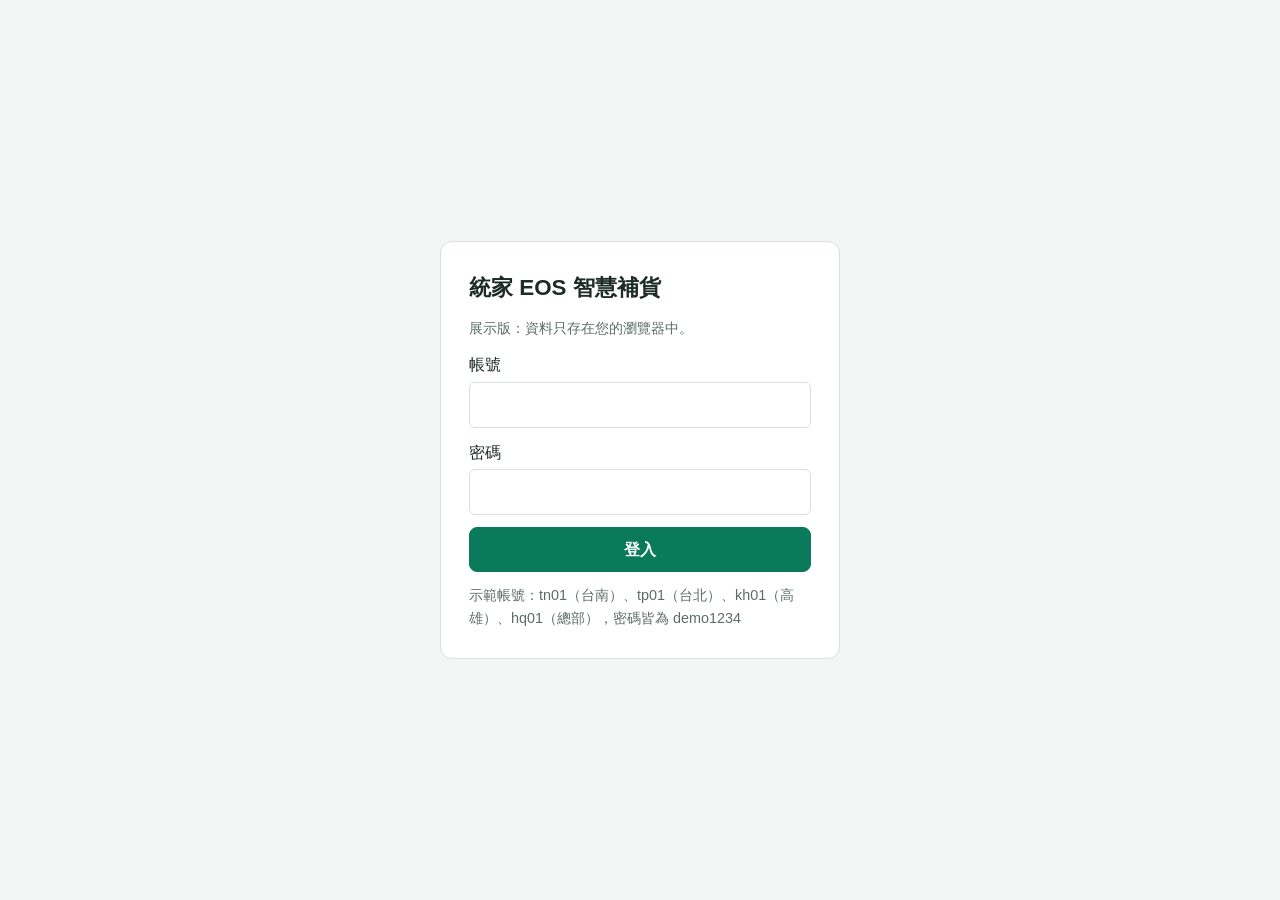
==== index.html @ 1a4cc98a "Add files via upload" ====
<!DOCTYPE html>
<html lang="zh-Hant">
<head>
<meta charset="UTF-8">
<meta name="viewport" content="width=device-width, initial-scale=1">
<title>統家 EOS 智慧補貨（展示版）</title>
<style>
:root{--bg:#f3f6f4;--ink:#1c2b26;--mut:#5d6d66;--line:#d8e1dc;--brand:#0b7a5a;--bd:#085c44;--warn:#b86e00;--wb:#fff1d6;--bad:#b3261e;--okb:#dff3ea}
*{box-sizing:border-box}[hidden]{display:none!important}
body{margin:0;background:var(--bg);color:var(--ink);font:16px/1.6 "Noto Sans TC","PingFang TC","Microsoft JhengHei",sans-serif}
h1{margin:0;font-size:1.4rem}h2{margin:0 0 4px;font-size:1.15rem}.hint{color:var(--mut);font-size:.9rem;margin:0}
.top{display:flex;justify-content:space-between;align-items:center;gap:12px;flex-wrap:wrap;padding:16px clamp(16px,4vw,48px);background:#fff;border-bottom:2px solid var(--brand)}
.tabs{display:flex;gap:4px;padding:0 clamp(16px,4vw,48px);background:#fff;border-bottom:1px solid var(--line);overflow-x:auto}
.tabs button{font:inherit;background:none;border:0;padding:12px 16px;cursor:pointer;border-bottom:3px solid transparent;white-space:nowrap}
.tabs .on{border-color:var(--brand);color:var(--brand);font-weight:700}
main{max-width:1100px;margin:0 auto;padding:20px clamp(16px,4vw,48px) 60px;display:grid;gap:16px}
.cards{display:grid;grid-template-columns:repeat(auto-fit,minmax(190px,1fr));gap:12px}
.card,.panel{background:#fff;border:1px solid var(--line);border-radius:10px;padding:16px}
.card b{display:block;font-size:2rem;color:var(--brand);line-height:1.2}
.tw{overflow-x:auto;margin-top:10px}table{width:100%;border-collapse:collapse;min-width:720px}
th,td{padding:9px 10px;border-bottom:1px solid var(--line);text-align:left;white-space:nowrap}th{font-size:.84rem;color:var(--mut)}.r{text-align:right}
td input{width:92px;padding:6px 8px;font:inherit;text-align:right;border:1.5px solid var(--line);border-radius:6px}
input:focus,select:focus,textarea:focus,.btn:focus-visible{outline:3px solid #8fd1b9}
tr.big td{background:var(--wb)}.sp{display:flex;justify-content:space-between;align-items:center;gap:8px;flex-wrap:wrap}
.badge{display:inline-block;padding:2px 10px;border-radius:99px;font-size:.8rem;font-weight:600}
.ok{background:var(--okb);color:var(--bd)}.mod{background:#e4ecff;color:#2a4ba0}.lg{background:var(--wb);color:var(--warn);border:1px solid var(--warn)}
.btn{font:inherit;padding:9px 18px;border-radius:8px;border:1.5px solid var(--line);background:#fff;cursor:pointer}
.pri{background:var(--brand);border-color:var(--brand);color:#fff;font-weight:600}.pri:hover{background:var(--bd)}
.banner{background:var(--wb);border:1px solid var(--warn);border-radius:8px;padding:8px 14px;font-size:.9rem}
.spark{color:var(--brand);letter-spacing:1px}
details{margin:8px 0;padding:10px 12px;border:1px solid var(--line);border-radius:8px}summary{cursor:pointer}
.login{min-height:100vh;display:grid;place-items:center;padding:16px}
.login form{background:#fff;padding:28px;border-radius:12px;width:min(400px,100%);border:1px solid var(--line);display:grid;gap:12px}
.login input,.mi select,.mi textarea{font:inherit;padding:9px;border:1.5px solid var(--line);border-radius:6px;width:100%;margin-top:4px}
.err{color:var(--bad);font-weight:600}.acts{display:flex;justify-content:flex-end;gap:10px;margin-top:14px;flex-wrap:wrap}
.modal{position:fixed;inset:0;background:rgba(15,30,25,.55);display:grid;place-items:center;padding:16px;z-index:20}
.dlg{background:#fff;border-radius:12px;padding:22px;width:min(560px,100%);max-height:90vh;overflow:auto;animation:pop .18s ease-out}
@keyframes pop{from{transform:scale(.95);opacity:0}to{transform:none;opacity:1}}
.mi{margin:14px 0;padding:12px;border:1px solid var(--warn);border-radius:8px;background:var(--wb)}
.toast{position:fixed;bottom:22px;left:50%;transform:translateX(-50%);background:var(--ink);color:#fff;padding:12px 20px;border-radius:8px;z-index:30;max-width:90vw}
@media(prefers-reduced-motion:reduce){.dlg{animation:none}}
</style>
</head>
<body>
<section id="login" class="login"><form id="lf">
  <h1>統家 EOS 智慧補貨</h1><p class="hint">展示版：資料只存在您的瀏覽器中。</p>
  <label>帳號<input id="u" required autocomplete="username"></label>
  <label>密碼<input id="pw" type="password" required autocomplete="current-password"></label>
  <p id="le" class="err" hidden></p><button class="btn pri">登入</button>
  <p class="hint">示範帳號：tn01（台南）、tp01（台北）、kh01（高雄）、hq01（總部），密碼皆為 demo1234</p>
</form></section>
<div id="app" hidden>
  <header class="top"><div><h1>統家 EOS</h1><p class="hint" id="who"></p></div>
    <div><button class="btn" id="rst">重設展示資料</button> <button class="btn" id="out">登出</button></div></header>
  <nav class="tabs" id="tabs"></nav><main id="main"></main>
</div>
<div id="modal" class="modal" hidden><div class="dlg" role="dialog" aria-modal="true">
  <h2>這些品項的數量比平常多很多</h2><p class="hint">訂購量超過歷史平均的 5 倍。請說明原因後再送出。</p>
  <div id="mb"></div><p id="me" class="err" hidden></p>
  <div class="acts"><button class="btn" id="mc">回去修改數量</button><button class="btn pri" id="mo">確認原因並送出</button></div></div></div>
<div id="toast" class="toast" hidden></div>
<script>
const KEY="eos_demo_v1",CF={period:2,z:1.65,large:5,
stores:{"TN-0123":"統家台南中西門市","TP-0456":"統家台北信義門市","KH-0789":"統家高雄左營門市"},
users:{tn01:["王店長","TN-0123"],tp01:["林店長","TP-0456"],kh01:["陳店長","KH-0789"],hq01:["曾可蓮組長",null]},
factors:[{c:"雨具",f:1.5,l:"颱風外圍環流，預報降雨"},{c:"飲料",f:1.2,l:"週末高溫預報"}],
reasons:["區域大型活動（如園遊會、運動會）","促銷或檔期備貨","天候或颱風備貨","客戶／團體預訂","其他（請說明）"]};
const PR=[["P001","雨衣（輕便型）","雨具","件",1,0,10],["P002","鮮奶 936ml","乳品","瓶",6,5,20],["P003","御飯糰（鮪魚）","鮮食","個",1,2,22],["P004","礦泉水 600ml","飲料","瓶",24,0,50],["P005","咖啡杯蓋","耗材","個",50,0,100],["P006","洋芋片（原味）","零食","包",12,0,10],["P007","三明治（火腿蛋）","鮮食","個",1,2,11],["P008","雨傘（折疊）","雨具","支",1,0,4]].map(a=>({id:a[0],name:a[1],cat:a[2],unit:a[3],lot:a[4],shelf:a[5],base:a[6]}));
const WD=[1,1,1,1,1.2,1.35,1.15],STAT={SENT:"已送出，待總部確認",CONFIRMED:"總部已確認，待納品",DELIVERED:"已納品"};
const $=s=>document.querySelector(s),esc=s=>String(s??"").replace(/[&<>"']/g,c=>({"&":"&amp;","<":"&lt;",">":"&gt;",'"':"&quot;","'":"&#39;"}[c]));
const hash=s=>[...s].reduce((h,c)=>Math.imul(h^c.charCodeAt(0),16777619),2166136261)>>>0;
const rnd=seed=>{let a=seed;return()=>{a=a+0x6D2B79F5|0;let t=Math.imul(a^a>>>15,1|a);t=t+Math.imul(t^t>>>7,61|t)^t;return((t^t>>>14)>>>0)/4294967296}};
const dstr=d=>{const x=new Date(S.start+"T00:00:00");x.setDate(x.getDate()+d);return x.toLocaleDateString("sv-SE")};
const dow=d=>(new Date(dstr(d)+"T00:00:00").getDay()+6)%7, hm=()=>new Date().toTimeString().slice(0,5);
const sale=(sid,p,d)=>Math.max(0,Math.round(p.base*WD[dow(d)]*(.75+.5*rnd(hash(sid+p.id+d))())));
function init(){S={start:new Date().toLocaleDateString("sv-SE"),day:0,hist:{},stock:{},orders:[],counts:[],audit:[]};
 for(const sid in CF.stores){S.hist[sid]={};S.stock[sid]={};for(const p of PR){S.hist[sid][p.id]=Array.from({length:28},(_,i)=>sale(sid,p,i-28));S.stock[sid][p.id]=Math.floor(p.base*(.1+.5*rnd(hash(sid+p.id+"s"))()))}}return S}
let S;try{S=JSON.parse(localStorage.getItem(KEY))}catch(e){}S=S||init();
const save=()=>{try{localStorage.setItem(KEY,JSON.stringify(S))}catch(e){}};
let U=null;try{U=JSON.parse(sessionStorage.getItem("u"))}catch(e){}
function calc(sid,p){const h=S.hist[sid][p.id],w=h.slice(-7).reduce((a,v,i)=>a+(i+1)*v,0)/28,fs=CF.factors.filter(x=>x.c===p.cat),f=fs.reduce((a,x)=>a*x.f,1),fc=w*CF.period*f;
 const l=h.slice(-14),m=l.reduce((a,v)=>a+v,0)/14,sd=Math.sqrt(l.reduce((a,v)=>a+(v-m)**2,0)/14),ss=Math.ceil(CF.z*sd*Math.sqrt(CF.period)),st=S.stock[sid][p.id],raw=fc+ss-st;
 let q=raw>0?Math.ceil(raw/p.lot)*p.lot:0;if(p.shelf)q=Math.min(q,Math.max(0,Math.floor((Math.floor(w*p.shelf)-st)/p.lot)*p.lot));
 const avg=Math.round(p.base*CF.period);return{...p,stock:st,fc:Math.round(fc*10)/10,f:Math.round(f*100)/100,fl:fs.map(x=>x.l).join("、"),ss,sug:q,avg,thr:avg*CF.large,sp:l}}
const spark=a=>{const m=Math.max(...a,1);return a.map(v=>"▁▂▃▄▅▆▇█"[Math.min(7,Math.floor(v/m*7.99))]).join("")};
function toast(m){const t=$("#toast");t.textContent=m;t.hidden=false;clearTimeout(toast.t);toast.t=setTimeout(()=>t.hidden=true,4000)}
$("#lf").onsubmit=e=>{e.preventDefault();const k=$("#u").value.trim(),x=CF.users[k];if(!x||$("#pw").value!=="demo1234"){$("#le").textContent="帳號或密碼錯誤";$("#le").hidden=false;return}
 U={name:x[0],sid:x[1],hq:!x[1]};sessionStorage.setItem("u",JSON.stringify(U));$("#pw").value="";boot()};
$("#out").onclick=()=>{sessionStorage.removeItem("u");U=null;$("#app").hidden=true;$("#login").hidden=false};
$("#rst").onclick=()=>{if(confirm("展示資料會回到初始狀態，確定嗎？")){S=init();save();go(TB[0][0])}};
let TB=[];const VIEWS={};
function boot(){$("#login").hidden=true;$("#app").hidden=false;
 TB=U.hq?[["hq","總部總覽"],["orders","訂單履歷"],["audit","稽核日誌"]]:[["order","補貨建議"],["count","今日盤點"],["orders","訂單履歷"],["counts","盤點履歷"],["audit","稽核日誌"]];
 $("#tabs").innerHTML=TB.map(t=>`<button data-t="${t[0]}">${t[1]}</button>`).join("");$("#tabs").querySelectorAll("button").forEach(b=>b.onclick=()=>go(b.dataset.t));go(TB[0][0])}
function go(t){$("#who").textContent=`${U.sid?CF.stores[U.sid]:"統家總部"}｜${U.name}｜展示日期 ${dstr(S.day)}（第 ${S.day+1} 天）`;
 $("#tabs").querySelectorAll("button").forEach(b=>b.classList.toggle("on",b.dataset.t===t));VIEWS[t]()}
/* 補貨建議 */
let CUR=[],LG=[];
VIEWS.order=()=>{CUR=PR.map(p=>calc(U.sid,p));
 $("#main").innerHTML=`${CF.factors.map(f=>`<div class="banner">${f.c}：${f.l}，預估銷量已乘以 ${f.f}</div>`).join("")}
 <div class="cards"><div class="card"><b id="c1"></b>補貨品項</div><div class="card"><b id="c2"></b>待確認（手動調整或大額）</div><div class="card"><b id="c3"></b>訂購總數量</div></div>
 <div class="panel"><div class="sp"><h2>補貨明細</h2><span><button class="btn" id="rs">全部還原為建議量</button> <button class="btn pri" id="sb">確認並送出補貨單</button></span></div>
 <p class="hint">建議量＝預估銷量＋安全庫存－盤點庫存。特殊狀況（如區域活動）再手動修改。盤點、總部確認、翌日更新都會改變這裡的數字。</p>
 <div class="tw"><table><thead><tr><th>商品</th><th class="r">盤點庫存</th><th class="r">預估銷量</th><th class="r">安全庫存</th><th class="r">歷史平均</th><th class="r">建議量</th><th class="r">訂購量</th><th>近14日銷量</th><th>狀態</th></tr></thead><tbody>
 ${CUR.map((p,i)=>`<tr data-i="${i}"><td>${esc(p.name)}<br><small>${p.cat}・${p.unit}${p.lot>1?"・"+p.lot+"入一箱":""}</small></td><td class="r">${p.stock}</td><td class="r">${p.fc}${p.f!==1?`<br><small>×${p.f}</small>`:""}</td><td class="r">${p.ss}</td><td class="r">${p.avg}</td><td class="r" title="預估${p.fc}＋安全${p.ss}－庫存${p.stock}"><b>${p.sug}</b></td><td class="r"><input type="number" min="0" step="1" value="${p.sug}" aria-label="${esc(p.name)}訂購量"></td><td class="spark">${spark(p.sp)}</td><td><span class="badge ok">依建議</span></td></tr>`).join("")}
 </tbody></table></div></div>`;
 $("#main").querySelectorAll("input").forEach(i=>i.oninput=ref);$("#rs").onclick=()=>{$("#main").querySelectorAll("tbody tr").forEach(r=>r.querySelector("input").value=CUR[r.dataset.i].sug);ref()};$("#sb").onclick=sub;ref()};
const qv=r=>Math.max(0,parseInt(r.querySelector("input").value,10)||0);
function ref(){let pe=0,t=0,n=0;$("#main").querySelectorAll("tbody tr").forEach(r=>{const p=CUR[r.dataset.i],q=qv(r),b=r.querySelector(".badge"),big=q>p.thr;t+=q;if(q>0)n++;r.classList.toggle("big",big);
 if(big){b.className="badge lg";b.textContent="大額・需說明";pe++}else if(q!==p.sug){b.className="badge mod";b.textContent="已手動調整";pe++}else{b.className="badge ok";b.textContent="依建議"}});
 $("#c1").textContent=n;$("#c2").textContent=pe;$("#c3").textContent=t}
const lines=()=>[...$("#main").querySelectorAll("tbody tr")].map(r=>({p:CUR[r.dataset.i],q:qv(r)}));
function sub(){LG=lines().filter(l=>l.q>l.p.thr);if(!LG.length)return send({});
 $("#mb").innerHTML=LG.map((l,i)=>`<div class="mi" data-i="${i}"><b>${esc(l.p.name)}：訂購 ${l.q} ${l.p.unit}（歷史平均 ${l.p.avg}，約 ${(l.q/l.p.avg).toFixed(1)} 倍）</b>
 <label>大量訂購原因<select><option value="">請選擇原因</option>${CF.reasons.map(r=>`<option>${r}</option>`).join("")}</select></label><label>補充說明<textarea rows="2" placeholder="例如：活動日期、預計人數"></textarea></label></div>`).join("");
 $("#me").hidden=true;$("#modal").hidden=false}
$("#mc").onclick=()=>$("#modal").hidden=true;
$("#mo").onclick=()=>{const rs={};for(const b of $("#mb").querySelectorAll(".mi")){const l=LG[b.dataset.i],r=b.querySelector("select").value,n=b.querySelector("textarea").value.trim();
 if(!r||(r.startsWith("其他")&&!n)){$("#me").textContent=`請填寫「${l.p.name}」的大量訂購原因${r?"與補充說明":""}。`;$("#me").hidden=false;return}rs[l.p.id]={r,n}}$("#modal").hidden=true;send(rs)};
function send(rs){const ts=dstr(S.day)+" "+hm(),ls=lines().filter(l=>l.q>0).map(l=>({ts,sid:U.sid,pid:l.p.id,name:l.p.name,unit:l.p.unit,sug:l.p.sug,fin:l.q,mod:l.q!==l.p.sug,big:l.q>l.p.thr,reason:rs[l.p.id]?.r||"",note:rs[l.p.id]?.n||""}));
 if(!ls.length)return toast("沒有數量大於 0 的品項");const id="PO"+dstr(S.day).replace(/-/g,"")+String(S.orders.length+1).padStart(3,"0");
 S.orders.unshift({id,sid:U.sid,op:U.name,ts,day:S.day,status:"SENT",lines:ls});S.audit.unshift(...ls);save();toast(`補貨單 ${id} 已送出（${ls.length} 品項）`);go("orders")}
/* 盤點 */
VIEWS.count=()=>{const it=PR.map(p=>calc(U.sid,p));$("#main").innerHTML=`<div class="panel"><h2>今日盤點</h2><p class="hint">輸入架上實際數量。儲存後「補貨建議」的數字會立即重算。</p>
 <div class="tw"><table><thead><tr><th>商品</th><th class="r">系統庫存</th><th class="r">實際盤點</th></tr></thead><tbody>${it.map(p=>`<tr data-id="${p.id}"><td>${esc(p.name)}</td><td class="r">${p.stock}</td><td class="r"><input type="number" min="0" step="1" value="${p.stock}"></td></tr>`).join("")}</tbody></table></div>
 <div class="acts"><button class="btn pri" id="sc">儲存盤點並更新建議量</button></div></div>`;
 $("#sc").onclick=()=>{const cs=[];$("#main").querySelectorAll("tbody tr").forEach(r=>{const q=qv(r);S.stock[U.sid][r.dataset.id]=q;cs.push({name:PR.find(p=>p.id===r.dataset.id).name,qty:q})});
  S.counts.unshift({ts:dstr(S.day)+" "+hm(),day:S.day,sid:U.sid,op:U.name,cs});save();toast("盤點已儲存，建議補貨量已更新");go("order")}};
/* 履歷 */
const oh=(o,ack)=>`<details><summary>${o.ts}｜${o.id}｜${CF.stores[o.sid]}｜${o.lines.length} 品項｜<span class="badge ${o.status==="SENT"?"mod":"ok"}">${STAT[o.status]}</span></summary>
 ${o.lines.map(l=>`<div>${esc(l.name)}：建議 ${l.sug} → 送出 ${l.fin} ${l.unit}${l.big?`　<span class="badge lg">大額</span> ${esc(l.reason)}${l.note?"（"+esc(l.note)+"）":""}`:l.mod?"　（手動調整）":""}</div>`).join("")}
 ${ack&&o.status==="SENT"?`<div class="acts"><button class="btn pri" data-ack="${o.id}">確認此訂單</button></div>`:""}</details>`;
const mine=a=>U.hq?a:a.filter(x=>x.sid===U.sid);
VIEWS.orders=()=>{const os=mine(S.orders);$("#main").innerHTML=`<div class="panel"><h2>訂單履歷</h2>${os.length?os.map(o=>oh(o,0)).join(""):'<p class="hint">尚無訂單。送出補貨單後會顯示在這裡。</p>'}</div>`};
VIEWS.counts=()=>{const cs=mine(S.counts);$("#main").innerHTML=`<div class="panel"><h2>歷次盤點紀錄</h2>${cs.length?cs.map(c=>`<details><summary>${c.ts}｜${esc(c.op)}｜${c.cs.length} 品項</summary>${c.cs.map(x=>`<div>${esc(x.name)}：${x.qty}</div>`).join("")}</details>`).join(""):'<p class="hint">尚無盤點紀錄。請先到「今日盤點」儲存。</p>'}</div>`};
VIEWS.audit=()=>{const a=mine(S.audit);$("#main").innerHTML=`<div class="panel"><h2>稽核日誌</h2><div class="tw"><table><thead><tr><th>時間</th><th>門市</th><th>商品</th><th class="r">建議</th><th class="r">送出</th><th>備註</th></tr></thead><tbody>
 ${a.length?a.map(l=>`<tr><td>${l.ts}</td><td>${l.sid}</td><td>${esc(l.name)}</td><td class="r">${l.sug}</td><td class="r">${l.fin}</td><td>${l.big?"大額："+esc(l.reason)+(l.note?"（"+esc(l.note)+"）":""):l.mod?"手動調整":"依建議"}</td></tr>`).join(""):'<tr><td colspan="6" class="hint">尚無紀錄。</td></tr>'}</tbody></table></div></div>`};
/* 總部 */
VIEWS.hq=()=>{const td=S.day,st=Object.keys(CF.stores).map(sid=>{const os=S.orders.filter(o=>o.sid===sid&&o.day===td);return{sid,n:CF.stores[sid],c:S.counts.some(c=>c.sid===sid&&c.day===td),o:os.length,pe:os.filter(o=>o.status==="SENT").length,lg:os.reduce((a,o)=>a+o.lines.filter(l=>l.big).length,0),q:os.reduce((a,o)=>a+o.lines.reduce((b,l)=>b+l.fin,0),0)}});
 const pend=S.orders.filter(o=>o.status==="SENT"),wait=S.orders.filter(o=>o.status==="CONFIRMED").length;
 $("#main").innerHTML=`<div class="cards"><div class="card"><b>${st.reduce((a,s)=>a+s.o,0)}</b>今日訂單數</div><div class="card"><b>${pend.length}</b>待總部確認</div><div class="card"><b>${wait}</b>已確認・待納品</div></div>
 <div class="panel"><h2>今日各店狀況</h2><div class="tw"><table><thead><tr><th>門市</th><th>今日盤點</th><th class="r">今日訂單</th><th class="r">訂購總數量</th><th class="r">待確認</th><th class="r">大額品項</th></tr></thead><tbody>
 ${st.map(s=>`<tr><td>${s.n}</td><td>${s.c?"已盤點":"尚未盤點"}</td><td class="r">${s.o}</td><td class="r">${s.q}</td><td class="r">${s.pe}</td><td class="r">${s.lg}</td></tr>`).join("")}</tbody></table></div></div>
 <div class="panel"><h2>待總部確認的訂單</h2>${pend.length?pend.map(o=>oh(o,1)).join(""):'<p class="hint">目前沒有待確認的訂單。</p>'}</div>
 <div class="panel"><div class="sp"><div><h2>展示：進入下一天</h2><p class="hint">已確認的訂單會納品、增加各店庫存；各店依當天銷量扣減庫存，所有建議量隨之改變。未確認的訂單不會到貨。</p></div><button class="btn pri" id="nx">進入下一天</button></div></div>`;
 $("#main").querySelectorAll("[data-ack]").forEach(b=>b.onclick=()=>{S.orders.find(o=>o.id===b.dataset.ack).status="CONFIRMED";save();toast("已確認訂單");go("hq")});
 $("#nx").onclick=()=>{let dl=0;const d=S.day;for(const sid in CF.stores)for(const p of PR){let add=0;S.orders.filter(o=>o.sid===sid&&o.status==="CONFIRMED").forEach(o=>o.lines.filter(l=>l.pid===p.id).forEach(l=>add+=l.fin));
  S.stock[sid][p.id]=Math.max(0,S.stock[sid][p.id]+add-sale(sid,p,d));S.hist[sid][p.id].push(sale(sid,p,d));S.hist[sid][p.id].shift()}
  S.orders.forEach(o=>{if(o.status==="CONFIRMED"){o.status="DELIVERED";dl++}});S.day++;save();toast(`已進入第 ${S.day+1} 天，${dl} 張訂單已納品`);go("hq")}};
if(U)boot();
</script>
</body>
</html>
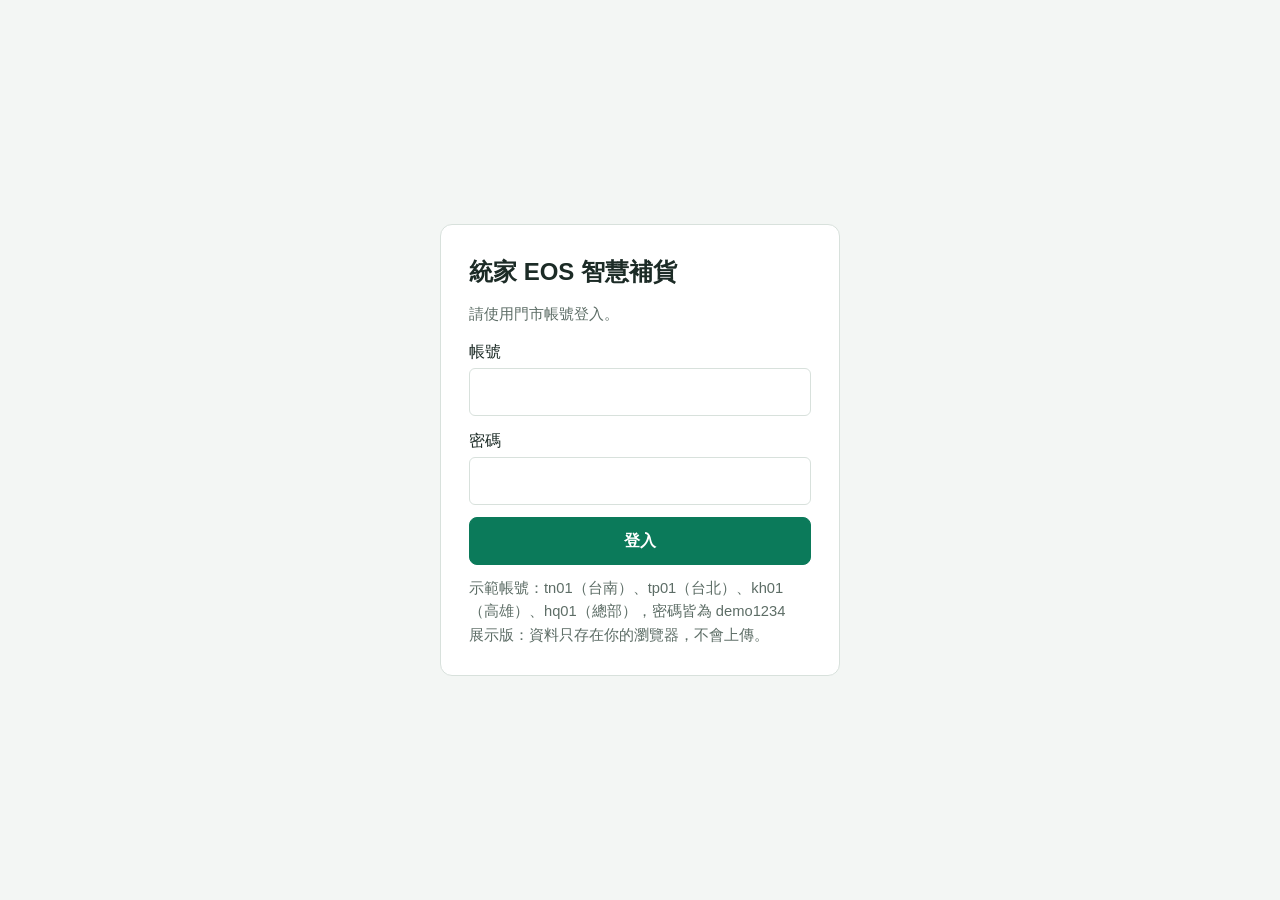
==== commit d2345896: "Add files via upload" ====
--- a/index.html
+++ b/index.html
@@ -1,153 +1,73 @@
 <!DOCTYPE html>
 <html lang="zh-Hant">
 <head>
-<meta charset="UTF-8">
-<meta name="viewport" content="width=device-width, initial-scale=1">
-<title>統家 EOS 智慧補貨（展示版）</title>
-<style>
-:root{--bg:#f3f6f4;--ink:#1c2b26;--mut:#5d6d66;--line:#d8e1dc;--brand:#0b7a5a;--bd:#085c44;--warn:#b86e00;--wb:#fff1d6;--bad:#b3261e;--okb:#dff3ea}
-*{box-sizing:border-box}[hidden]{display:none!important}
-body{margin:0;background:var(--bg);color:var(--ink);font:16px/1.6 "Noto Sans TC","PingFang TC","Microsoft JhengHei",sans-serif}
-h1{margin:0;font-size:1.4rem}h2{margin:0 0 4px;font-size:1.15rem}.hint{color:var(--mut);font-size:.9rem;margin:0}
-.top{display:flex;justify-content:space-between;align-items:center;gap:12px;flex-wrap:wrap;padding:16px clamp(16px,4vw,48px);background:#fff;border-bottom:2px solid var(--brand)}
-.tabs{display:flex;gap:4px;padding:0 clamp(16px,4vw,48px);background:#fff;border-bottom:1px solid var(--line);overflow-x:auto}
-.tabs button{font:inherit;background:none;border:0;padding:12px 16px;cursor:pointer;border-bottom:3px solid transparent;white-space:nowrap}
-.tabs .on{border-color:var(--brand);color:var(--brand);font-weight:700}
-main{max-width:1100px;margin:0 auto;padding:20px clamp(16px,4vw,48px) 60px;display:grid;gap:16px}
-.cards{display:grid;grid-template-columns:repeat(auto-fit,minmax(190px,1fr));gap:12px}
-.card,.panel{background:#fff;border:1px solid var(--line);border-radius:10px;padding:16px}
-.card b{display:block;font-size:2rem;color:var(--brand);line-height:1.2}
-.tw{overflow-x:auto;margin-top:10px}table{width:100%;border-collapse:collapse;min-width:720px}
-th,td{padding:9px 10px;border-bottom:1px solid var(--line);text-align:left;white-space:nowrap}th{font-size:.84rem;color:var(--mut)}.r{text-align:right}
-td input{width:92px;padding:6px 8px;font:inherit;text-align:right;border:1.5px solid var(--line);border-radius:6px}
-input:focus,select:focus,textarea:focus,.btn:focus-visible{outline:3px solid #8fd1b9}
-tr.big td{background:var(--wb)}.sp{display:flex;justify-content:space-between;align-items:center;gap:8px;flex-wrap:wrap}
-.badge{display:inline-block;padding:2px 10px;border-radius:99px;font-size:.8rem;font-weight:600}
-.ok{background:var(--okb);color:var(--bd)}.mod{background:#e4ecff;color:#2a4ba0}.lg{background:var(--wb);color:var(--warn);border:1px solid var(--warn)}
-.btn{font:inherit;padding:9px 18px;border-radius:8px;border:1.5px solid var(--line);background:#fff;cursor:pointer}
-.pri{background:var(--brand);border-color:var(--brand);color:#fff;font-weight:600}.pri:hover{background:var(--bd)}
-.banner{background:var(--wb);border:1px solid var(--warn);border-radius:8px;padding:8px 14px;font-size:.9rem}
-.spark{color:var(--brand);letter-spacing:1px}
-details{margin:8px 0;padding:10px 12px;border:1px solid var(--line);border-radius:8px}summary{cursor:pointer}
-.login{min-height:100vh;display:grid;place-items:center;padding:16px}
-.login form{background:#fff;padding:28px;border-radius:12px;width:min(400px,100%);border:1px solid var(--line);display:grid;gap:12px}
-.login input,.mi select,.mi textarea{font:inherit;padding:9px;border:1.5px solid var(--line);border-radius:6px;width:100%;margin-top:4px}
-.err{color:var(--bad);font-weight:600}.acts{display:flex;justify-content:flex-end;gap:10px;margin-top:14px;flex-wrap:wrap}
-.modal{position:fixed;inset:0;background:rgba(15,30,25,.55);display:grid;place-items:center;padding:16px;z-index:20}
-.dlg{background:#fff;border-radius:12px;padding:22px;width:min(560px,100%);max-height:90vh;overflow:auto;animation:pop .18s ease-out}
-@keyframes pop{from{transform:scale(.95);opacity:0}to{transform:none;opacity:1}}
-.mi{margin:14px 0;padding:12px;border:1px solid var(--warn);border-radius:8px;background:var(--wb)}
-.toast{position:fixed;bottom:22px;left:50%;transform:translateX(-50%);background:var(--ink);color:#fff;padding:12px 20px;border-radius:8px;z-index:30;max-width:90vw}
-@media(prefers-reduced-motion:reduce){.dlg{animation:none}}
-</style>
+  <meta charset="UTF-8">
+  <meta name="viewport" content="width=device-width, initial-scale=1">
+  <title>統家 EOS 智慧補貨</title>
+  <link rel="stylesheet" href="css/style.css">
 </head>
 <body>
-<section id="login" class="login"><form id="lf">
-  <h1>統家 EOS 智慧補貨</h1><p class="hint">展示版：資料只存在您的瀏覽器中。</p>
-  <label>帳號<input id="u" required autocomplete="username"></label>
-  <label>密碼<input id="pw" type="password" required autocomplete="current-password"></label>
-  <p id="le" class="err" hidden></p><button class="btn pri">登入</button>
-  <p class="hint">示範帳號：tn01（台南）、tp01（台北）、kh01（高雄）、hq01（總部），密碼皆為 demo1234</p>
-</form></section>
-<div id="app" hidden>
-  <header class="top"><div><h1>統家 EOS</h1><p class="hint" id="who"></p></div>
-    <div><button class="btn" id="rst">重設展示資料</button> <button class="btn" id="out">登出</button></div></header>
-  <nav class="tabs" id="tabs"></nav><main id="main"></main>
-</div>
-<div id="modal" class="modal" hidden><div class="dlg" role="dialog" aria-modal="true">
-  <h2>這些品項的數量比平常多很多</h2><p class="hint">訂購量超過歷史平均的 5 倍。請說明原因後再送出。</p>
-  <div id="mb"></div><p id="me" class="err" hidden></p>
-  <div class="acts"><button class="btn" id="mc">回去修改數量</button><button class="btn pri" id="mo">確認原因並送出</button></div></div></div>
-<div id="toast" class="toast" hidden></div>
-<script>
-const KEY="eos_demo_v1",CF={period:2,z:1.65,large:5,
-stores:{"TN-0123":"統家台南中西門市","TP-0456":"統家台北信義門市","KH-0789":"統家高雄左營門市"},
-users:{tn01:["王店長","TN-0123"],tp01:["林店長","TP-0456"],kh01:["陳店長","KH-0789"],hq01:["曾可蓮組長",null]},
-factors:[{c:"雨具",f:1.5,l:"颱風外圍環流，預報降雨"},{c:"飲料",f:1.2,l:"週末高溫預報"}],
-reasons:["區域大型活動（如園遊會、運動會）","促銷或檔期備貨","天候或颱風備貨","客戶／團體預訂","其他（請說明）"]};
-const PR=[["P001","雨衣（輕便型）","雨具","件",1,0,10],["P002","鮮奶 936ml","乳品","瓶",6,5,20],["P003","御飯糰（鮪魚）","鮮食","個",1,2,22],["P004","礦泉水 600ml","飲料","瓶",24,0,50],["P005","咖啡杯蓋","耗材","個",50,0,100],["P006","洋芋片（原味）","零食","包",12,0,10],["P007","三明治（火腿蛋）","鮮食","個",1,2,11],["P008","雨傘（折疊）","雨具","支",1,0,4]].map(a=>({id:a[0],name:a[1],cat:a[2],unit:a[3],lot:a[4],shelf:a[5],base:a[6]}));
-const WD=[1,1,1,1,1.2,1.35,1.15],STAT={SENT:"已送出，待總部確認",CONFIRMED:"總部已確認，待納品",DELIVERED:"已納品"};
-const $=s=>document.querySelector(s),esc=s=>String(s??"").replace(/[&<>"']/g,c=>({"&":"&amp;","<":"&lt;",">":"&gt;",'"':"&quot;","'":"&#39;"}[c]));
-const hash=s=>[...s].reduce((h,c)=>Math.imul(h^c.charCodeAt(0),16777619),2166136261)>>>0;
-const rnd=seed=>{let a=seed;return()=>{a=a+0x6D2B79F5|0;let t=Math.imul(a^a>>>15,1|a);t=t+Math.imul(t^t>>>7,61|t)^t;return((t^t>>>14)>>>0)/4294967296}};
-const dstr=d=>{const x=new Date(S.start+"T00:00:00");x.setDate(x.getDate()+d);return x.toLocaleDateString("sv-SE")};
-const dow=d=>(new Date(dstr(d)+"T00:00:00").getDay()+6)%7, hm=()=>new Date().toTimeString().slice(0,5);
-const sale=(sid,p,d)=>Math.max(0,Math.round(p.base*WD[dow(d)]*(.75+.5*rnd(hash(sid+p.id+d))())));
-function init(){S={start:new Date().toLocaleDateString("sv-SE"),day:0,hist:{},stock:{},orders:[],counts:[],audit:[]};
- for(const sid in CF.stores){S.hist[sid]={};S.stock[sid]={};for(const p of PR){S.hist[sid][p.id]=Array.from({length:28},(_,i)=>sale(sid,p,i-28));S.stock[sid][p.id]=Math.floor(p.base*(.1+.5*rnd(hash(sid+p.id+"s"))()))}}return S}
-let S;try{S=JSON.parse(localStorage.getItem(KEY))}catch(e){}S=S||init();
-const save=()=>{try{localStorage.setItem(KEY,JSON.stringify(S))}catch(e){}};
-let U=null;try{U=JSON.parse(sessionStorage.getItem("u"))}catch(e){}
-function calc(sid,p){const h=S.hist[sid][p.id],w=h.slice(-7).reduce((a,v,i)=>a+(i+1)*v,0)/28,fs=CF.factors.filter(x=>x.c===p.cat),f=fs.reduce((a,x)=>a*x.f,1),fc=w*CF.period*f;
- const l=h.slice(-14),m=l.reduce((a,v)=>a+v,0)/14,sd=Math.sqrt(l.reduce((a,v)=>a+(v-m)**2,0)/14),ss=Math.ceil(CF.z*sd*Math.sqrt(CF.period)),st=S.stock[sid][p.id],raw=fc+ss-st;
- let q=raw>0?Math.ceil(raw/p.lot)*p.lot:0;if(p.shelf)q=Math.min(q,Math.max(0,Math.floor((Math.floor(w*p.shelf)-st)/p.lot)*p.lot));
- const avg=Math.round(p.base*CF.period);return{...p,stock:st,fc:Math.round(fc*10)/10,f:Math.round(f*100)/100,fl:fs.map(x=>x.l).join("、"),ss,sug:q,avg,thr:avg*CF.large,sp:l}}
-const spark=a=>{const m=Math.max(...a,1);return a.map(v=>"▁▂▃▄▅▆▇█"[Math.min(7,Math.floor(v/m*7.99))]).join("")};
-function toast(m){const t=$("#toast");t.textContent=m;t.hidden=false;clearTimeout(toast.t);toast.t=setTimeout(()=>t.hidden=true,4000)}
-$("#lf").onsubmit=e=>{e.preventDefault();const k=$("#u").value.trim(),x=CF.users[k];if(!x||$("#pw").value!=="demo1234"){$("#le").textContent="帳號或密碼錯誤";$("#le").hidden=false;return}
- U={name:x[0],sid:x[1],hq:!x[1]};sessionStorage.setItem("u",JSON.stringify(U));$("#pw").value="";boot()};
-$("#out").onclick=()=>{sessionStorage.removeItem("u");U=null;$("#app").hidden=true;$("#login").hidden=false};
-$("#rst").onclick=()=>{if(confirm("展示資料會回到初始狀態，確定嗎？")){S=init();save();go(TB[0][0])}};
-let TB=[];const VIEWS={};
-function boot(){$("#login").hidden=true;$("#app").hidden=false;
- TB=U.hq?[["hq","總部總覽"],["orders","訂單履歷"],["audit","稽核日誌"]]:[["order","補貨建議"],["count","今日盤點"],["orders","訂單履歷"],["counts","盤點履歷"],["audit","稽核日誌"]];
- $("#tabs").innerHTML=TB.map(t=>`<button data-t="${t[0]}">${t[1]}</button>`).join("");$("#tabs").querySelectorAll("button").forEach(b=>b.onclick=()=>go(b.dataset.t));go(TB[0][0])}
-function go(t){$("#who").textContent=`${U.sid?CF.stores[U.sid]:"統家總部"}｜${U.name}｜展示日期 ${dstr(S.day)}（第 ${S.day+1} 天）`;
- $("#tabs").querySelectorAll("button").forEach(b=>b.classList.toggle("on",b.dataset.t===t));VIEWS[t]()}
-/* 補貨建議 */
-let CUR=[],LG=[];
-VIEWS.order=()=>{CUR=PR.map(p=>calc(U.sid,p));
- $("#main").innerHTML=`${CF.factors.map(f=>`<div class="banner">${f.c}：${f.l}，預估銷量已乘以 ${f.f}</div>`).join("")}
- <div class="cards"><div class="card"><b id="c1"></b>補貨品項</div><div class="card"><b id="c2"></b>待確認（手動調整或大額）</div><div class="card"><b id="c3"></b>訂購總數量</div></div>
- <div class="panel"><div class="sp"><h2>補貨明細</h2><span><button class="btn" id="rs">全部還原為建議量</button> <button class="btn pri" id="sb">確認並送出補貨單</button></span></div>
- <p class="hint">建議量＝預估銷量＋安全庫存－盤點庫存。特殊狀況（如區域活動）再手動修改。盤點、總部確認、翌日更新都會改變這裡的數字。</p>
- <div class="tw"><table><thead><tr><th>商品</th><th class="r">盤點庫存</th><th class="r">預估銷量</th><th class="r">安全庫存</th><th class="r">歷史平均</th><th class="r">建議量</th><th class="r">訂購量</th><th>近14日銷量</th><th>狀態</th></tr></thead><tbody>
- ${CUR.map((p,i)=>`<tr data-i="${i}"><td>${esc(p.name)}<br><small>${p.cat}・${p.unit}${p.lot>1?"・"+p.lot+"入一箱":""}</small></td><td class="r">${p.stock}</td><td class="r">${p.fc}${p.f!==1?`<br><small>×${p.f}</small>`:""}</td><td class="r">${p.ss}</td><td class="r">${p.avg}</td><td class="r" title="預估${p.fc}＋安全${p.ss}－庫存${p.stock}"><b>${p.sug}</b></td><td class="r"><input type="number" min="0" step="1" value="${p.sug}" aria-label="${esc(p.name)}訂購量"></td><td class="spark">${spark(p.sp)}</td><td><span class="badge ok">依建議</span></td></tr>`).join("")}
- </tbody></table></div></div>`;
- $("#main").querySelectorAll("input").forEach(i=>i.oninput=ref);$("#rs").onclick=()=>{$("#main").querySelectorAll("tbody tr").forEach(r=>r.querySelector("input").value=CUR[r.dataset.i].sug);ref()};$("#sb").onclick=sub;ref()};
-const qv=r=>Math.max(0,parseInt(r.querySelector("input").value,10)||0);
-function ref(){let pe=0,t=0,n=0;$("#main").querySelectorAll("tbody tr").forEach(r=>{const p=CUR[r.dataset.i],q=qv(r),b=r.querySelector(".badge"),big=q>p.thr;t+=q;if(q>0)n++;r.classList.toggle("big",big);
- if(big){b.className="badge lg";b.textContent="大額・需說明";pe++}else if(q!==p.sug){b.className="badge mod";b.textContent="已手動調整";pe++}else{b.className="badge ok";b.textContent="依建議"}});
- $("#c1").textContent=n;$("#c2").textContent=pe;$("#c3").textContent=t}
-const lines=()=>[...$("#main").querySelectorAll("tbody tr")].map(r=>({p:CUR[r.dataset.i],q:qv(r)}));
-function sub(){LG=lines().filter(l=>l.q>l.p.thr);if(!LG.length)return send({});
- $("#mb").innerHTML=LG.map((l,i)=>`<div class="mi" data-i="${i}"><b>${esc(l.p.name)}：訂購 ${l.q} ${l.p.unit}（歷史平均 ${l.p.avg}，約 ${(l.q/l.p.avg).toFixed(1)} 倍）</b>
- <label>大量訂購原因<select><option value="">請選擇原因</option>${CF.reasons.map(r=>`<option>${r}</option>`).join("")}</select></label><label>補充說明<textarea rows="2" placeholder="例如：活動日期、預計人數"></textarea></label></div>`).join("");
- $("#me").hidden=true;$("#modal").hidden=false}
-$("#mc").onclick=()=>$("#modal").hidden=true;
-$("#mo").onclick=()=>{const rs={};for(const b of $("#mb").querySelectorAll(".mi")){const l=LG[b.dataset.i],r=b.querySelector("select").value,n=b.querySelector("textarea").value.trim();
- if(!r||(r.startsWith("其他")&&!n)){$("#me").textContent=`請填寫「${l.p.name}」的大量訂購原因${r?"與補充說明":""}。`;$("#me").hidden=false;return}rs[l.p.id]={r,n}}$("#modal").hidden=true;send(rs)};
-function send(rs){const ts=dstr(S.day)+" "+hm(),ls=lines().filter(l=>l.q>0).map(l=>({ts,sid:U.sid,pid:l.p.id,name:l.p.name,unit:l.p.unit,sug:l.p.sug,fin:l.q,mod:l.q!==l.p.sug,big:l.q>l.p.thr,reason:rs[l.p.id]?.r||"",note:rs[l.p.id]?.n||""}));
- if(!ls.length)return toast("沒有數量大於 0 的品項");const id="PO"+dstr(S.day).replace(/-/g,"")+String(S.orders.length+1).padStart(3,"0");
- S.orders.unshift({id,sid:U.sid,op:U.name,ts,day:S.day,status:"SENT",lines:ls});S.audit.unshift(...ls);save();toast(`補貨單 ${id} 已送出（${ls.length} 品項）`);go("orders")}
-/* 盤點 */
-VIEWS.count=()=>{const it=PR.map(p=>calc(U.sid,p));$("#main").innerHTML=`<div class="panel"><h2>今日盤點</h2><p class="hint">輸入架上實際數量。儲存後「補貨建議」的數字會立即重算。</p>
- <div class="tw"><table><thead><tr><th>商品</th><th class="r">系統庫存</th><th class="r">實際盤點</th></tr></thead><tbody>${it.map(p=>`<tr data-id="${p.id}"><td>${esc(p.name)}</td><td class="r">${p.stock}</td><td class="r"><input type="number" min="0" step="1" value="${p.stock}"></td></tr>`).join("")}</tbody></table></div>
- <div class="acts"><button class="btn pri" id="sc">儲存盤點並更新建議量</button></div></div>`;
- $("#sc").onclick=()=>{const cs=[];$("#main").querySelectorAll("tbody tr").forEach(r=>{const q=qv(r);S.stock[U.sid][r.dataset.id]=q;cs.push({name:PR.find(p=>p.id===r.dataset.id).name,qty:q})});
-  S.counts.unshift({ts:dstr(S.day)+" "+hm(),day:S.day,sid:U.sid,op:U.name,cs});save();toast("盤點已儲存，建議補貨量已更新");go("order")}};
-/* 履歷 */
-const oh=(o,ack)=>`<details><summary>${o.ts}｜${o.id}｜${CF.stores[o.sid]}｜${o.lines.length} 品項｜<span class="badge ${o.status==="SENT"?"mod":"ok"}">${STAT[o.status]}</span></summary>
- ${o.lines.map(l=>`<div>${esc(l.name)}：建議 ${l.sug} → 送出 ${l.fin} ${l.unit}${l.big?`　<span class="badge lg">大額</span> ${esc(l.reason)}${l.note?"（"+esc(l.note)+"）":""}`:l.mod?"　（手動調整）":""}</div>`).join("")}
- ${ack&&o.status==="SENT"?`<div class="acts"><button class="btn pri" data-ack="${o.id}">確認此訂單</button></div>`:""}</details>`;
-const mine=a=>U.hq?a:a.filter(x=>x.sid===U.sid);
-VIEWS.orders=()=>{const os=mine(S.orders);$("#main").innerHTML=`<div class="panel"><h2>訂單履歷</h2>${os.length?os.map(o=>oh(o,0)).join(""):'<p class="hint">尚無訂單。送出補貨單後會顯示在這裡。</p>'}</div>`};
-VIEWS.counts=()=>{const cs=mine(S.counts);$("#main").innerHTML=`<div class="panel"><h2>歷次盤點紀錄</h2>${cs.length?cs.map(c=>`<details><summary>${c.ts}｜${esc(c.op)}｜${c.cs.length} 品項</summary>${c.cs.map(x=>`<div>${esc(x.name)}：${x.qty}</div>`).join("")}</details>`).join(""):'<p class="hint">尚無盤點紀錄。請先到「今日盤點」儲存。</p>'}</div>`};
-VIEWS.audit=()=>{const a=mine(S.audit);$("#main").innerHTML=`<div class="panel"><h2>稽核日誌</h2><div class="tw"><table><thead><tr><th>時間</th><th>門市</th><th>商品</th><th class="r">建議</th><th class="r">送出</th><th>備註</th></tr></thead><tbody>
- ${a.length?a.map(l=>`<tr><td>${l.ts}</td><td>${l.sid}</td><td>${esc(l.name)}</td><td class="r">${l.sug}</td><td class="r">${l.fin}</td><td>${l.big?"大額："+esc(l.reason)+(l.note?"（"+esc(l.note)+"）":""):l.mod?"手動調整":"依建議"}</td></tr>`).join(""):'<tr><td colspan="6" class="hint">尚無紀錄。</td></tr>'}</tbody></table></div></div>`};
-/* 總部 */
-VIEWS.hq=()=>{const td=S.day,st=Object.keys(CF.stores).map(sid=>{const os=S.orders.filter(o=>o.sid===sid&&o.day===td);return{sid,n:CF.stores[sid],c:S.counts.some(c=>c.sid===sid&&c.day===td),o:os.length,pe:os.filter(o=>o.status==="SENT").length,lg:os.reduce((a,o)=>a+o.lines.filter(l=>l.big).length,0),q:os.reduce((a,o)=>a+o.lines.reduce((b,l)=>b+l.fin,0),0)}});
- const pend=S.orders.filter(o=>o.status==="SENT"),wait=S.orders.filter(o=>o.status==="CONFIRMED").length;
- $("#main").innerHTML=`<div class="cards"><div class="card"><b>${st.reduce((a,s)=>a+s.o,0)}</b>今日訂單數</div><div class="card"><b>${pend.length}</b>待總部確認</div><div class="card"><b>${wait}</b>已確認・待納品</div></div>
- <div class="panel"><h2>今日各店狀況</h2><div class="tw"><table><thead><tr><th>門市</th><th>今日盤點</th><th class="r">今日訂單</th><th class="r">訂購總數量</th><th class="r">待確認</th><th class="r">大額品項</th></tr></thead><tbody>
- ${st.map(s=>`<tr><td>${s.n}</td><td>${s.c?"已盤點":"尚未盤點"}</td><td class="r">${s.o}</td><td class="r">${s.q}</td><td class="r">${s.pe}</td><td class="r">${s.lg}</td></tr>`).join("")}</tbody></table></div></div>
- <div class="panel"><h2>待總部確認的訂單</h2>${pend.length?pend.map(o=>oh(o,1)).join(""):'<p class="hint">目前沒有待確認的訂單。</p>'}</div>
- <div class="panel"><div class="sp"><div><h2>展示：進入下一天</h2><p class="hint">已確認的訂單會納品、增加各店庫存；各店依當天銷量扣減庫存，所有建議量隨之改變。未確認的訂單不會到貨。</p></div><button class="btn pri" id="nx">進入下一天</button></div></div>`;
- $("#main").querySelectorAll("[data-ack]").forEach(b=>b.onclick=()=>{S.orders.find(o=>o.id===b.dataset.ack).status="CONFIRMED";save();toast("已確認訂單");go("hq")});
- $("#nx").onclick=()=>{let dl=0;const d=S.day;for(const sid in CF.stores)for(const p of PR){let add=0;S.orders.filter(o=>o.sid===sid&&o.status==="CONFIRMED").forEach(o=>o.lines.filter(l=>l.pid===p.id).forEach(l=>add+=l.fin));
-  S.stock[sid][p.id]=Math.max(0,S.stock[sid][p.id]+add-sale(sid,p,d));S.hist[sid][p.id].push(sale(sid,p,d));S.hist[sid][p.id].shift()}
-  S.orders.forEach(o=>{if(o.status==="CONFIRMED"){o.status="DELIVERED";dl++}});S.day++;save();toast(`已進入第 ${S.day+1} 天，${dl} 張訂單已納品`);go("hq")}};
-if(U)boot();
-</script>
+  <section id="login" class="login">
+    <form id="loginForm">
+      <h1>統家 EOS 智慧補貨</h1>
+      <p class="hint">請使用門市帳號登入。</p>
+      <label>帳號<input id="u" autocomplete="username" required></label>
+      <label>密碼<input id="pw" type="password" autocomplete="current-password" required></label>
+      <p id="lerr" class="error" hidden></p>
+      <button class="btn primary">登入</button>
+      <p class="hint">示範帳號：tn01（台南）、tp01（台北）、kh01（高雄）、hq01（總部），密碼皆為 demo1234<br>展示版：資料只存在你的瀏覽器，不會上傳。</p>
+    </form>
+  </section>
+  <div id="app" hidden>
+    <header class="topbar">
+      <div><h1 id="appTitle">統家 EOS</h1><p id="storeInfo"></p></div>
+      <button id="logout" class="btn">登出</button>
+    </header>
+    <nav class="tabs" id="tabs"></nav>
+    <main>
+      <section id="t-order" data-tab hidden>
+        <div id="banners"></div>
+        <div class="cards">
+          <div class="card"><span class="num" id="cTotal">–</span><span>補貨品項</span></div>
+          <div class="card"><span class="num" id="cPending">–</span><span>待確認（手動調整或大額）</span></div>
+          <div class="card"><span class="num" id="cQty">–</span><span>訂購總數量</span></div>
+        </div>
+        <div class="panel">
+          <div class="sp"><h2>補貨明細</h2><span><button id="resetBtn" class="btn">全部還原為建議量</button> <button id="submitBtn" class="btn primary">確認並送出補貨單</button></span></div>
+          <p class="hint">建議量依近期銷售與今日盤點自動計算。特殊狀況（如區域活動）再手動修改。每日 <span id="deadline">23:00</span> 前送出。</p>
+          <div class="table-wrap"><table>
+            <thead><tr><th>商品</th><th class="r">盤點庫存</th><th class="r">預估銷量</th><th class="r">安全庫存</th><th class="r">歷史平均</th><th class="r">建議量</th><th class="r">訂購量</th><th>近14日銷量</th><th>狀態</th></tr></thead>
+            <tbody id="tbody"></tbody></table></div>
+        </div>
+      </section>
+      <section id="t-count" data-tab hidden class="panel">
+        <h2>今日盤點</h2>
+        <p class="hint">輸入架上實際數量，儲存後建議補貨量會立即重新計算。</p>
+        <div class="table-wrap"><table><thead><tr><th>商品</th><th class="r">系統庫存</th><th class="r">實際盤點</th></tr></thead><tbody id="countBody"></tbody></table></div>
+        <div class="actions"><button id="saveCount" class="btn primary">儲存盤點並更新建議量</button></div>
+      </section>
+      <section id="t-orders" data-tab hidden class="panel"><h2>訂單履歷</h2><div id="ordersList"></div></section>
+      <section id="t-counts" data-tab hidden class="panel"><h2>歷次盤點紀錄</h2><div id="countsList"></div></section>
+      <section id="t-audit" data-tab hidden class="panel"><h2>稽核日誌</h2>
+        <div class="table-wrap"><table><thead><tr><th>時間</th><th>門市</th><th>商品</th><th class="r">建議</th><th class="r">送出</th><th>備註</th></tr></thead><tbody id="auditBody"></tbody></table></div></section>
+      <section id="t-hq" data-tab hidden>
+        <div class="panel"><h2>今日各店狀況</h2>
+          <div class="table-wrap"><table><thead><tr><th>門市</th><th>今日盤點</th><th class="r">今日訂單</th><th class="r">待確認</th><th class="r">大額品項</th></tr></thead><tbody id="hqStores"></tbody></table></div></div>
+        <div class="panel"><h2>待總部確認的訂單</h2><div id="hqOrders"></div></div>
+      </section>
+    </main>
+  </div>
+  <div id="modal" class="modal" hidden>
+    <div class="dialog" role="dialog" aria-modal="true" aria-labelledby="mTitle">
+      <h3 id="mTitle">這些品項的數量比平常多很多</h3>
+      <p class="hint">訂購量超過歷史平均的 5 倍。請確認數字正確，並說明原因後再送出。</p>
+      <div id="mBody"></div>
+      <p id="mError" class="error" hidden></p>
+      <div class="actions"><button id="mCancel" class="btn">回去修改數量</button><button id="mConfirm" class="btn primary">確認原因並送出</button></div>
+    </div>
+  </div>
+  <div id="toast" class="toast" hidden></div>
+  <script src="js/mock-api.js"></script>
+  <script src="js/app.js"></script>
 </body>
 </html>
--- a/css/style.css
+++ b/css/style.css
@@ -0,0 +1,73 @@
+:root{--bg:#f3f6f4;--ink:#1c2b26;--mut:#5d6d66;--line:#d8e1dc;--brand:#0b7a5a;--brand-d:#085c44;--warn:#b86e00;--warn-bg:#fff1d6;--bad:#b3261e;--ok-bg:#dff3ea}
+*{box-sizing:border-box}
+body{margin:0;background:var(--bg);color:var(--ink);font:16px/1.6 "Noto Sans TC","PingFang TC","Microsoft JhengHei",sans-serif}
+.topbar{display:flex;justify-content:space-between;align-items:center;gap:16px;flex-wrap:wrap;padding:20px clamp(16px,4vw,48px);background:#fff;border-bottom:2px solid var(--brand);position:sticky;top:0;z-index:5}
+h1{margin:0;font-size:1.5rem}h2{margin:0 0 4px;font-size:1.15rem}
+.topbar p,.hint{margin:0;color:var(--mut);font-size:.92rem}
+main{max-width:1100px;margin:0 auto;padding:24px clamp(16px,4vw,48px) 64px;display:grid;gap:20px}
+.cards{display:grid;grid-template-columns:repeat(auto-fit,minmax(200px,1fr));gap:12px}
+.card{background:#fff;border:1px solid var(--line);border-radius:10px;padding:16px;display:flex;flex-direction:column}
+.card .num{font-size:2rem;font-weight:700;color:var(--brand);line-height:1.2}
+.panel{background:#fff;border:1px solid var(--line);border-radius:10px;padding:20px}
+.table-wrap{overflow-x:auto;margin-top:12px}
+table{width:100%;border-collapse:collapse;min-width:760px}
+th,td{padding:10px 12px;border-bottom:1px solid var(--line);text-align:left;white-space:nowrap}
+th{font-size:.85rem;color:var(--mut);font-weight:600}.r{text-align:right}
+td input{width:96px;padding:6px 8px;font:inherit;text-align:right;border:1.5px solid var(--line);border-radius:6px}
+td input:focus,select:focus,textarea:focus,.btn:focus-visible{outline:3px solid #8fd1b9;outline-offset:1px}
+tr.is-large td{background:var(--warn-bg)}
+.badge{display:inline-block;padding:2px 10px;border-radius:99px;font-size:.82rem;font-weight:600}
+.badge.ok{background:var(--ok-bg);color:var(--brand-d)}
+.badge.mod{background:#e4ecff;color:#2a4ba0}
+.badge.large{background:var(--warn-bg);color:var(--warn);border:1px solid var(--warn)}
+.btn{font:inherit;padding:10px 20px;border-radius:8px;border:1.5px solid var(--line);background:#fff;cursor:pointer}
+.btn.primary{background:var(--brand);border-color:var(--brand);color:#fff;font-weight:600}
+.btn.primary:hover:not(:disabled){background:var(--brand-d)}.btn:disabled{opacity:.5;cursor:not-allowed}
+.logs{list-style:none;margin:12px 0 0;padding:0;display:grid;gap:8px;font-size:.92rem}
+.logs li{padding:10px 12px;border-left:4px solid var(--brand);background:#f7faf8;border-radius:4px}
+.logs li.big{border-color:var(--warn)}.logs .empty{border-color:var(--line);color:var(--mut)}
+.modal{position:fixed;inset:0;background:rgba(15,30,25,.55);display:grid;place-items:center;padding:16px;z-index:20}
+.modal[hidden],.toast[hidden],.error[hidden]{display:none}
+.dialog{background:#fff;border-radius:12px;padding:24px;width:min(560px,100%);max-height:90vh;overflow:auto;animation:pop .18s ease-out}
+@keyframes pop{from{transform:scale(.95);opacity:0}to{transform:none;opacity:1}}
+.dialog h3{margin:0 0 4px}.m-item{margin:16px 0;padding:12px;border:1px solid var(--warn);border-radius:8px;background:var(--warn-bg)}
+.m-item strong{display:block;margin-bottom:8px}
+.m-item select,.m-item textarea{width:100%;font:inherit;padding:8px;border:1.5px solid var(--line);border-radius:6px;margin-top:6px}
+.actions{display:flex;justify-content:flex-end;gap:10px;margin-top:16px;flex-wrap:wrap}
+.error{color:var(--bad);font-weight:600}
+.toast{position:fixed;bottom:24px;left:50%;transform:translateX(-50%);background:var(--ink);color:#fff;padding:12px 20px;border-radius:8px;z-index:30}
+@media (prefers-reduced-motion:reduce){.dialog{animation:none}}
+.login{min-height:100vh;display:grid;place-items:center;padding:16px}
+.login[hidden],#appView[hidden],section[hidden],#hqSummary[hidden]{display:none}
+.login-box{background:#fff;border:1px solid var(--line);border-top:4px solid var(--brand);border-radius:12px;padding:28px;width:min(400px,100%);display:grid;gap:14px}
+.login-box h1{font-size:1.4rem}.login-box label{display:grid;gap:4px;font-size:.92rem;color:var(--mut)}
+.login-box input{font:inherit;padding:10px;border:1.5px solid var(--line);border-radius:6px;color:var(--ink)}
+.demo{font-size:.8rem}
+.who{display:flex;align-items:center;gap:12px}
+.tabs{display:flex;gap:4px;padding:0 clamp(16px,4vw,48px);background:#fff;border-bottom:1px solid var(--line);overflow-x:auto}
+.tabs button{font:inherit;padding:12px 18px;border:0;background:none;cursor:pointer;color:var(--mut);border-bottom:3px solid transparent;white-space:nowrap}
+.tabs button.on{color:var(--brand);border-color:var(--brand);font-weight:600}
+main section{display:grid;gap:20px}
+.card .num.small{font-size:1.1rem;padding:8px 0}
+.actions{display:flex;justify-content:flex-end;gap:10px;margin-top:16px}
+.row{display:flex;justify-content:space-between;align-items:center;gap:12px;margin-bottom:8px}
+.spark{font-size:1.1rem;letter-spacing:1px;color:var(--brand)}
+.banner{padding:12px 16px;border-radius:8px;background:var(--warn-bg);border:1px solid var(--warn);color:#6b4100}
+details.ord{border:1px solid var(--line);border-radius:8px;margin-top:10px;background:#fbfdfc}
+details.ord summary{padding:12px 14px;cursor:pointer;display:flex;gap:12px;flex-wrap:wrap;align-items:center}
+details.ord .body{padding:0 14px 14px;overflow-x:auto}
+.badge.sent{background:#e4ecff;color:#2a4ba0}.badge.ship{background:var(--ok-bg);color:var(--brand-d)}.badge.rej{background:#fde3e1;color:var(--bad)}
+td input.cnt{width:96px}.diff-neg{color:var(--bad)}.diff-pos{color:var(--brand-d)}
+.ord select,.ord input.sn{font:inherit;padding:6px;border:1.5px solid var(--line);border-radius:6px}
+[hidden]{display:none!important}
+.login{min-height:100vh;display:grid;place-items:center;padding:16px}
+.login form{background:#fff;padding:28px;border-radius:12px;width:min(400px,100%);border:1px solid var(--line);display:grid;gap:12px}
+.login input{font:inherit;padding:10px;border:1.5px solid var(--line);border-radius:6px;width:100%;margin-top:4px}
+.tabs{display:flex;gap:4px;padding:0 clamp(16px,4vw,48px);background:#fff;border-bottom:1px solid var(--line);overflow-x:auto}
+.tabs button{font:inherit;background:none;border:0;padding:12px 16px;cursor:pointer;border-bottom:3px solid transparent;white-space:nowrap}
+.tabs button.on{border-color:var(--brand);color:var(--brand);font-weight:700}
+.banner{background:var(--warn-bg);border:1px solid var(--warn);border-radius:8px;padding:10px 14px;font-size:.92rem;margin-bottom:8px}
+.spark{letter-spacing:1px;color:var(--brand)}
+.sp{display:flex;justify-content:space-between;align-items:center;gap:8px;flex-wrap:wrap}
+details{margin:8px 0;padding:10px 12px;border:1px solid var(--line);border-radius:8px}summary{cursor:pointer}
+main section[data-tab]{display:grid;gap:20px}
